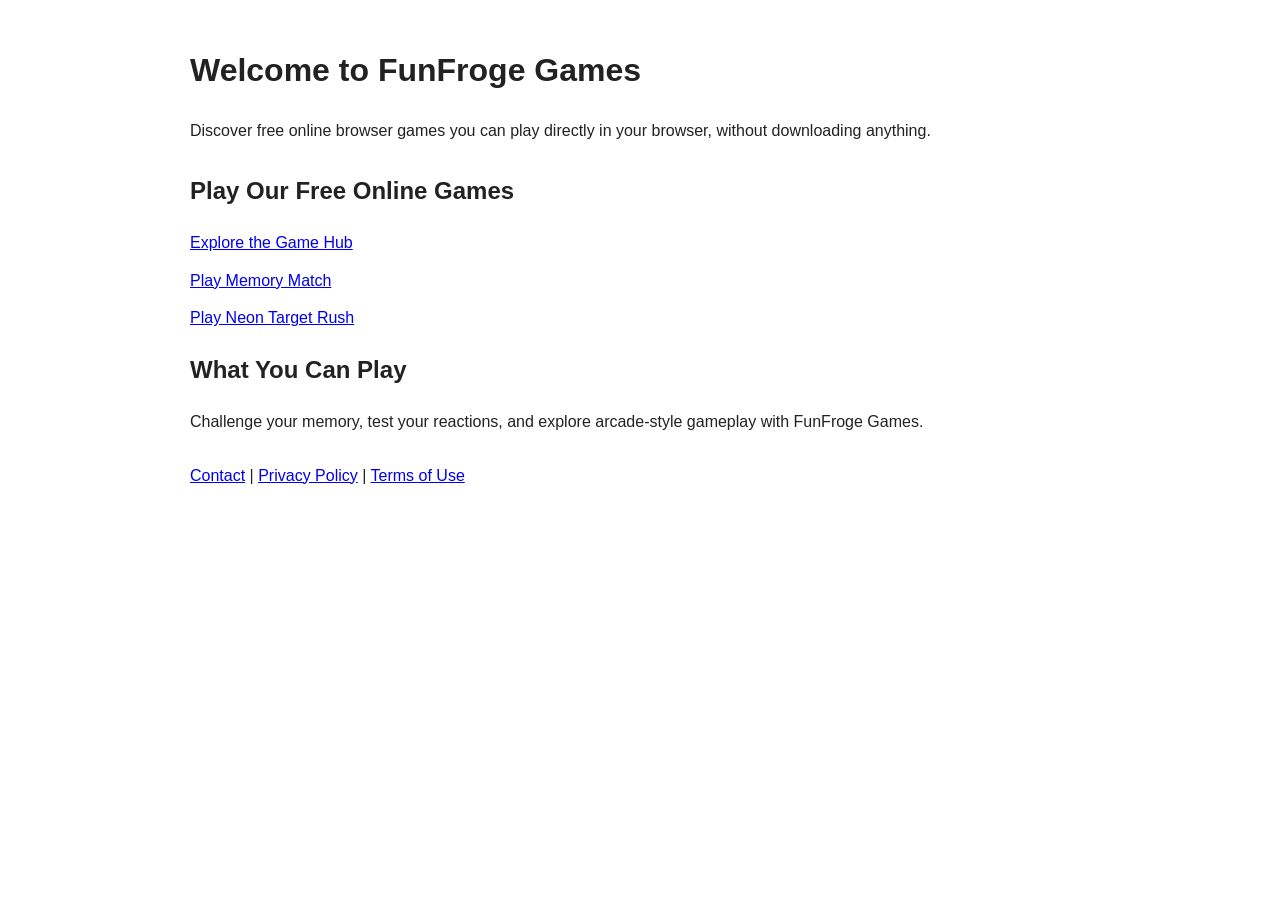
==== index.html @ e23b6633 "Improve homepage SEO and add game links" ====
<!doctype html>
<html lang="en">
<head>
  <meta charset="UTF-8">
  <meta name="viewport" content="width=device-width, initial-scale=1.0">
  <meta name="robots" content="index, follow">
  <meta name="google-site-verification" content="iga6OK8EvlN-212xRMoKIfvyMnZRNwwrxJqLpU9_YwQ">
  <title>FunFroge Games – Free Online Browser Games</title>
  <meta name="description" content="Play free online browser games at FunFroge Games. Explore memory games, arcade challenges, and more without downloading anything.">
  <link rel="canonical" href="https://trend630-afk.github.io/funfroge/">

  <meta property="og:type" content="website">
  <meta property="og:title" content="FunFroge Games – Free Online Browser Games">
  <meta property="og:description" content="Discover free browser games, test your memory, and take on arcade challenges at FunFroge Games.">
  <meta property="og:url" content="https://trend630-afk.github.io/funfroge/">

  <!-- Google Analytics -->
  <script async src="https://www.googletagmanager.com/gtag/js?id=G-54RHV9042V"></script>
  <script>
    window.dataLayer = window.dataLayer || [];
    function gtag(){dataLayer.push(arguments);}
    gtag('js', new Date());
    gtag('config', 'G-54RHV9042V');
  </script>

  <style>
    body {
      font-family: Arial, sans-serif;
      max-width: 900px;
      margin: 0 auto;
      padding: 24px;
      line-height: 1.6;
      color: #222;
    }
    header, main, footer { margin-bottom: 28px; }
    .games a { display: block; margin: 12px 0; }
  </style>
</head>
<body>
  <header>
    <h1>Welcome to FunFroge Games</h1>
    <p>Discover free online browser games you can play directly in your browser, without downloading anything.</p>
  </header>

  <main>
    <section>
      <h2>Play Our Free Online Games</h2>
      <div class="games">
        <a href="Game%20Hub/index.html">Explore the Game Hub</a>
        <a href="Memory%20Match/">Play Memory Match</a>
        <a href="Neon%20Target%20Rush/">Play Neon Target Rush</a>
      </div>
    </section>

    <section>
      <h2>What You Can Play</h2>
      <p>Challenge your memory, test your reactions, and explore arcade-style gameplay with FunFroge Games.</p>
    </section>
  </main>

  <footer>
    <a href="contact.html">Contact</a> |
    <a href="privacy.html">Privacy Policy</a> |
    <a href="terms.html">Terms of Use</a>
  </footer>
</body>
</html>
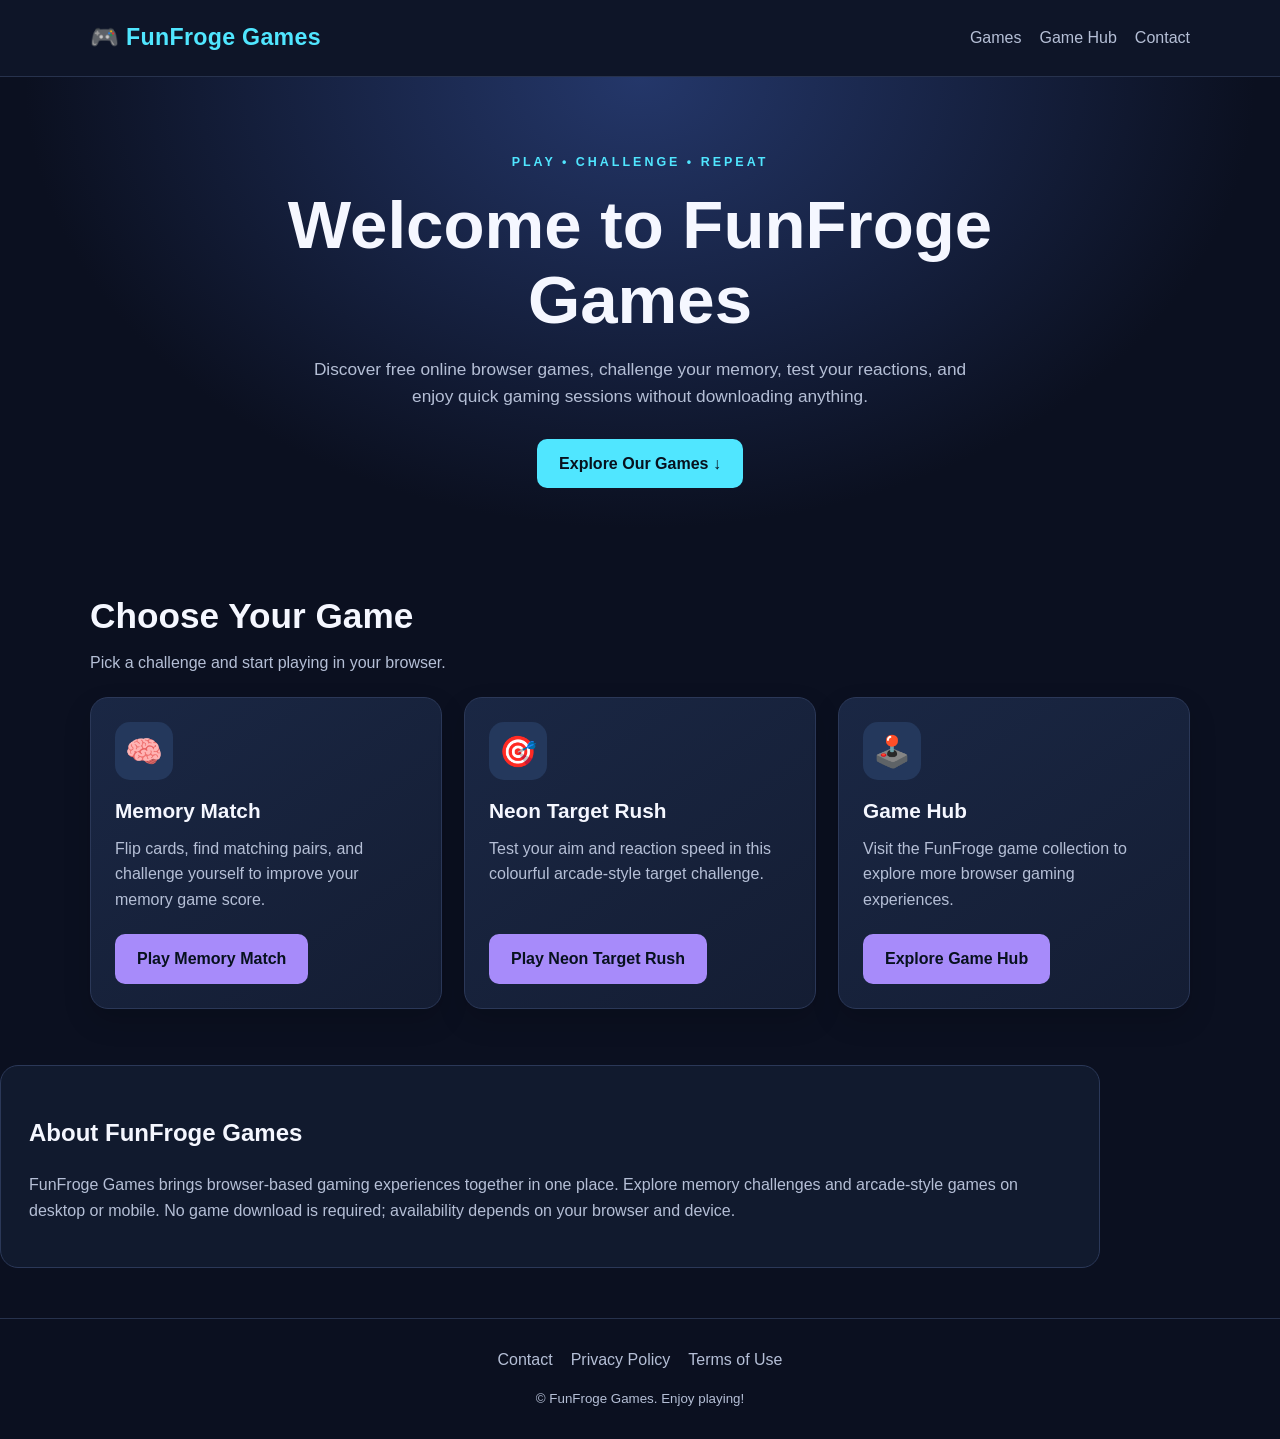
==== commit dd4e0993: "Upgrade FunFroge homepage design" ====
--- a/index.html
+++ b/index.html
@@ -6,13 +6,14 @@
   <meta name="viewport" content="width=device-width, initial-scale=1.0">
   <meta name="robots" content="index, follow">
   <meta name="google-site-verification" content="iga6OK8EvlN-212xRMoKIfvyMnZRNwwrxJqLpU9_YwQ">
+
   <title>FunFroge Games – Free Online Browser Games</title>
-  <meta name="description" content="Play free online browser games at FunFroge Games. Explore memory games, arcade challenges, and more without downloading anything.">
+  <meta name="description" content="Play free online browser games at FunFroge Games. Challenge your memory, test your reactions, and enjoy arcade games without downloads.">
   <link rel="canonical" href="https://trend630-afk.github.io/funfroge/">
 
   <meta property="og:type" content="website">
   <meta property="og:title" content="FunFroge Games – Free Online Browser Games">
-  <meta property="og:description" content="Discover free browser games, test your memory, and take on arcade challenges at FunFroge Games.">
+  <meta property="og:description" content="Play free memory and arcade games online at FunFroge Games. No downloads required.">
   <meta property="og:url" content="https://trend630-afk.github.io/funfroge/">
 
   <!-- Google Analytics -->
@@ -25,44 +26,285 @@
   </script>
 
   <style>
+    :root {
+      color-scheme: dark;
+      --bg: #0b1020;
+      --panel: #141d33;
+      --text: #f5f7ff;
+      --muted: #b5bfd6;
+      --cyan: #50e6ff;
+      --purple: #a78bfa;
+    }
+
+    * { box-sizing: border-box; }
+
+    html { scroll-behavior: smooth; }
+
     body {
-      font-family: Arial, sans-serif;
-      max-width: 900px;
+      margin: 0;
+      font-family: Arial, Helvetica, sans-serif;
+      background: var(--bg);
+      color: var(--text);
+      line-height: 1.6;
+    }
+
+    a { color: inherit; }
+
+    .container {
+      width: min(1100px, 92%);
       margin: 0 auto;
+    }
+
+    .topbar {
+      border-bottom: 1px solid #27324d;
+      background: #0e1528;
+    }
+
+    .nav {
+      min-height: 76px;
+      display: flex;
+      justify-content: space-between;
+      align-items: center;
+      gap: 20px;
+      flex-wrap: wrap;
+      padding: 14px 0;
+    }
+
+    .brand {
+      color: var(--cyan);
+      text-decoration: none;
+      font-size: 1.45rem;
+      font-weight: 800;
+      letter-spacing: .3px;
+    }
+
+    .nav-links {
+      display: flex;
+      flex-wrap: wrap;
+      gap: 18px;
+    }
+
+    .nav-links a {
+      color: var(--muted);
+      text-decoration: none;
+    }
+
+    .nav-links a:hover { color: var(--cyan); }
+
+    .hero {
+      padding: 76px 0 58px;
+      text-align: center;
+      background: radial-gradient(ellipse at top, #24376a 0%, var(--bg) 68%);
+    }
+
+    .eyebrow {
+      color: var(--cyan);
+      text-transform: uppercase;
+      letter-spacing: 3px;
+      font-size: .78rem;
+      font-weight: 700;
+    }
+
+    h1 {
+      max-width: 850px;
+      margin: 14px auto;
+      font-size: clamp(2.2rem, 6vw, 4.2rem);
+      line-height: 1.12;
+    }
+
+    .hero p {
+      max-width: 680px;
+      margin: 18px auto 28px;
+      color: var(--muted);
+      font-size: 1.08rem;
+    }
+
+    .button {
+      display: inline-block;
+      padding: 12px 22px;
+      border-radius: 10px;
+      background: var(--cyan);
+      color: #07111e;
+      font-weight: 800;
+      text-decoration: none;
+      transition: transform .15s ease, filter .15s ease;
+    }
+
+    .button:hover {
+      transform: translateY(-2px);
+      filter: brightness(1.08);
+    }
+
+    .section { padding: 42px 0; }
+
+    .section-heading {
+      margin-bottom: 22px;
+    }
+
+    .section-heading h2 {
+      margin: 0 0 5px;
+      font-size: clamp(1.6rem, 3vw, 2.2rem);
+    }
+
+    .section-heading p {
+      margin: 0;
+      color: var(--muted);
+    }
+
+    .games-grid {
+      display: grid;
+      grid-template-columns: repeat(auto-fit, minmax(min(100%, 280px), 1fr));
+      gap: 22px;
+    }
+
+    .game-card {
+      display: flex;
+      flex-direction: column;
+      align-items: flex-start;
+      min-height: 250px;
       padding: 24px;
-      line-height: 1.6;
-      color: #222;
-    }
-    header, main, footer { margin-bottom: 28px; }
-    .games a { display: block; margin: 12px 0; }
+      border: 1px solid #2b3858;
+      border-radius: 18px;
+      background: linear-gradient(145deg, #1a2744, var(--panel));
+      box-shadow: 0 12px 28px rgba(0, 0, 0, .16);
+    }
+
+    .game-icon {
+      display: grid;
+      place-items: center;
+      width: 58px;
+      height: 58px;
+      margin-bottom: 14px;
+      border-radius: 15px;
+      background: #24385c;
+      font-size: 1.9rem;
+    }
+
+    .game-card h3 {
+      margin: 0 0 8px;
+      font-size: 1.3rem;
+    }
+
+    .game-card p {
+      flex: 1;
+      margin: 0 0 22px;
+      color: var(--muted);
+    }
+
+    .game-card .button {
+      background: var(--purple);
+    }
+
+    .about {
+      margin: 14px 0 50px;
+      padding: 28px;
+      border: 1px solid #2b3858;
+      border-radius: 18px;
+      background: #111a2e;
+    }
+
+    .about p { color: var(--muted); }
+
+    footer {
+      border-top: 1px solid #27324d;
+      padding: 28px 0;
+      color: var(--muted);
+      text-align: center;
+    }
+
+    .footer-links {
+      display: flex;
+      justify-content: center;
+      flex-wrap: wrap;
+      gap: 18px;
+      margin-bottom: 12px;
+    }
+
+    .footer-links a { text-decoration: none; }
+    .footer-links a:hover { color: var(--cyan); }
+
+    @media (max-width: 600px) {
+      .nav { justify-content: center; }
+      .hero { padding: 54px 0 42px; }
+      .game-card { min-height: 220px; }
+    }
+
+    @media (prefers-reduced-motion: reduce) {
+      html { scroll-behavior: auto; }
+      *, *::before, *::after {
+        transition-duration: .01ms !important;
+      }
+    }
   </style>
 </head>
+
 <body>
-  <header>
-    <h1>Welcome to FunFroge Games</h1>
-    <p>Discover free online browser games you can play directly in your browser, without downloading anything.</p>
+  <header class="topbar">
+    <nav class="container nav" aria-label="Main navigation">
+      <a class="brand" href="./">🎮 FunFroge Games</a>
+      <div class="nav-links">
+        <a href="#games">Games</a>
+        <a href="Game%20Hub/index.html">Game Hub</a>
+        <a href="contact.html">Contact</a>
+      </div>
+    </nav>
   </header>
 
   <main>
-    <section>
-      <h2>Play Our Free Online Games</h2>
-      <div class="games">
-        <a href="Game%20Hub/index.html">Explore the Game Hub</a>
-        <a href="Memory%20Match/">Play Memory Match</a>
-        <a href="Neon%20Target%20Rush/">Play Neon Target Rush</a>
+    <section class="hero">
+      <div class="container">
+        <div class="eyebrow">Play • Challenge • Repeat</div>
+        <h1>Welcome to FunFroge Games</h1>
+        <p>Discover free online browser games, challenge your memory, test your reactions, and enjoy quick gaming sessions without downloading anything.</p>
+        <a class="button" href="#games">Explore Our Games ↓</a>
       </div>
     </section>
 
-    <section>
-      <h2>What You Can Play</h2>
-      <p>Challenge your memory, test your reactions, and explore arcade-style gameplay with FunFroge Games.</p>
+    <section class="section container" id="games">
+      <div class="section-heading">
+        <h2>Choose Your Game</h2>
+        <p>Pick a challenge and start playing in your browser.</p>
+      </div>
+
+      <div class="games-grid">
+        <article class="game-card">
+          <div class="game-icon" aria-hidden="true">🧠</div>
+          <h3>Memory Match</h3>
+          <p>Flip cards, find matching pairs, and challenge yourself to improve your memory game score.</p>
+          <a class="button" href="Memory%20Match/">Play Memory Match</a>
+        </article>
+
+        <article class="game-card">
+          <div class="game-icon" aria-hidden="true">🎯</div>
+          <h3>Neon Target Rush</h3>
+          <p>Test your aim and reaction speed in this colourful arcade-style target challenge.</p>
+          <a class="button" href="Neon%20Target%20Rush/">Play Neon Target Rush</a>
+        </article>
+
+        <article class="game-card">
+          <div class="game-icon" aria-hidden="true">🕹️</div>
+          <h3>Game Hub</h3>
+          <p>Visit the FunFroge game collection to explore more browser gaming experiences.</p>
+          <a class="button" href="Game%20Hub/index.html">Explore Game Hub</a>
+        </article>
+      </div>
+    </section>
+
+    <section class="container about">
+      <h2>About FunFroge Games</h2>
+      <p>FunFroge Games brings browser-based gaming experiences together in one place. Explore memory challenges and arcade-style games on desktop or mobile. No game download is required; availability depends on your browser and device.</p>
     </section>
   </main>
 
   <footer>
-    <a href="contact.html">Contact</a> |
-    <a href="privacy.html">Privacy Policy</a> |
-    <a href="terms.html">Terms of Use</a>
+    <div class="container">
+      <nav class="footer-links" aria-label="Footer navigation">
+        <a href="contact.html">Contact</a>
+        <a href="privacy.html">Privacy Policy</a>
+        <a href="terms.html">Terms of Use</a>
+      </nav>
+      <small>© FunFroge Games. Enjoy playing!</small>
+    </div>
   </footer>
 </body>
 </html>
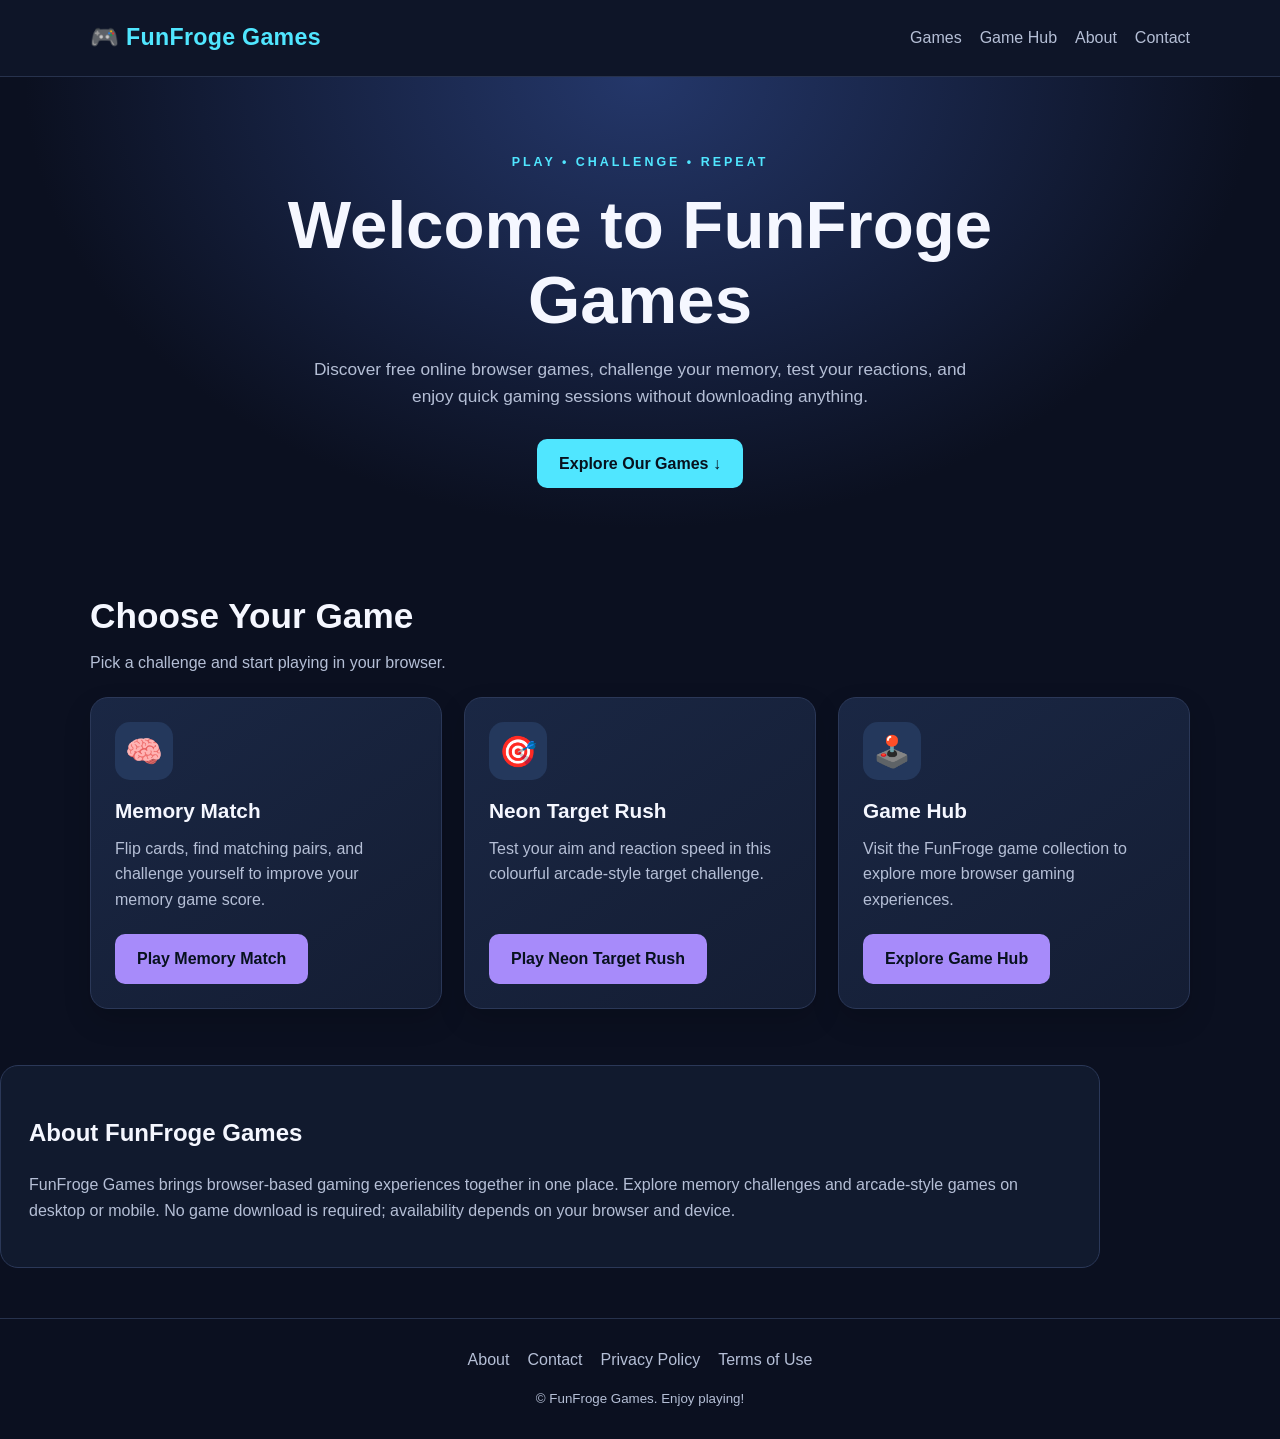
==== commit 9137151e: "Add professional About page" ====
--- a/index.html
+++ b/index.html
@@ -236,6 +236,7 @@
       }
     }
   </style>
+<link rel="icon" type="image/svg+xml" href="favicon.svg">
 </head>
 
 <body>
@@ -245,7 +246,8 @@
       <div class="nav-links">
         <a href="#games">Games</a>
         <a href="Game%20Hub/index.html">Game Hub</a>
-        <a href="contact.html">Contact</a>
+        <a href="Game%20Hub/about.html">About</a>
+<a href="Game%20Hub/contact.html">Contact</a>
       </div>
     </nav>
   </header>
@@ -299,9 +301,12 @@
   <footer>
     <div class="container">
       <nav class="footer-links" aria-label="Footer navigation">
-        <a href="contact.html">Contact</a>
-        <a href="privacy.html">Privacy Policy</a>
-        <a href="terms.html">Terms of Use</a>
+       
+<a href="Game%20Hub/about.html">About</a>
+<a href="Game%20Hub/contact.html">Contact</a>
+<a href="Game%20Hub/privacy.html">Privacy Policy</a>
+<a href="Game%20Hub/terms.html">Terms of Use</a>
+
       </nav>
       <small>© FunFroge Games. Enjoy playing!</small>
     </div>
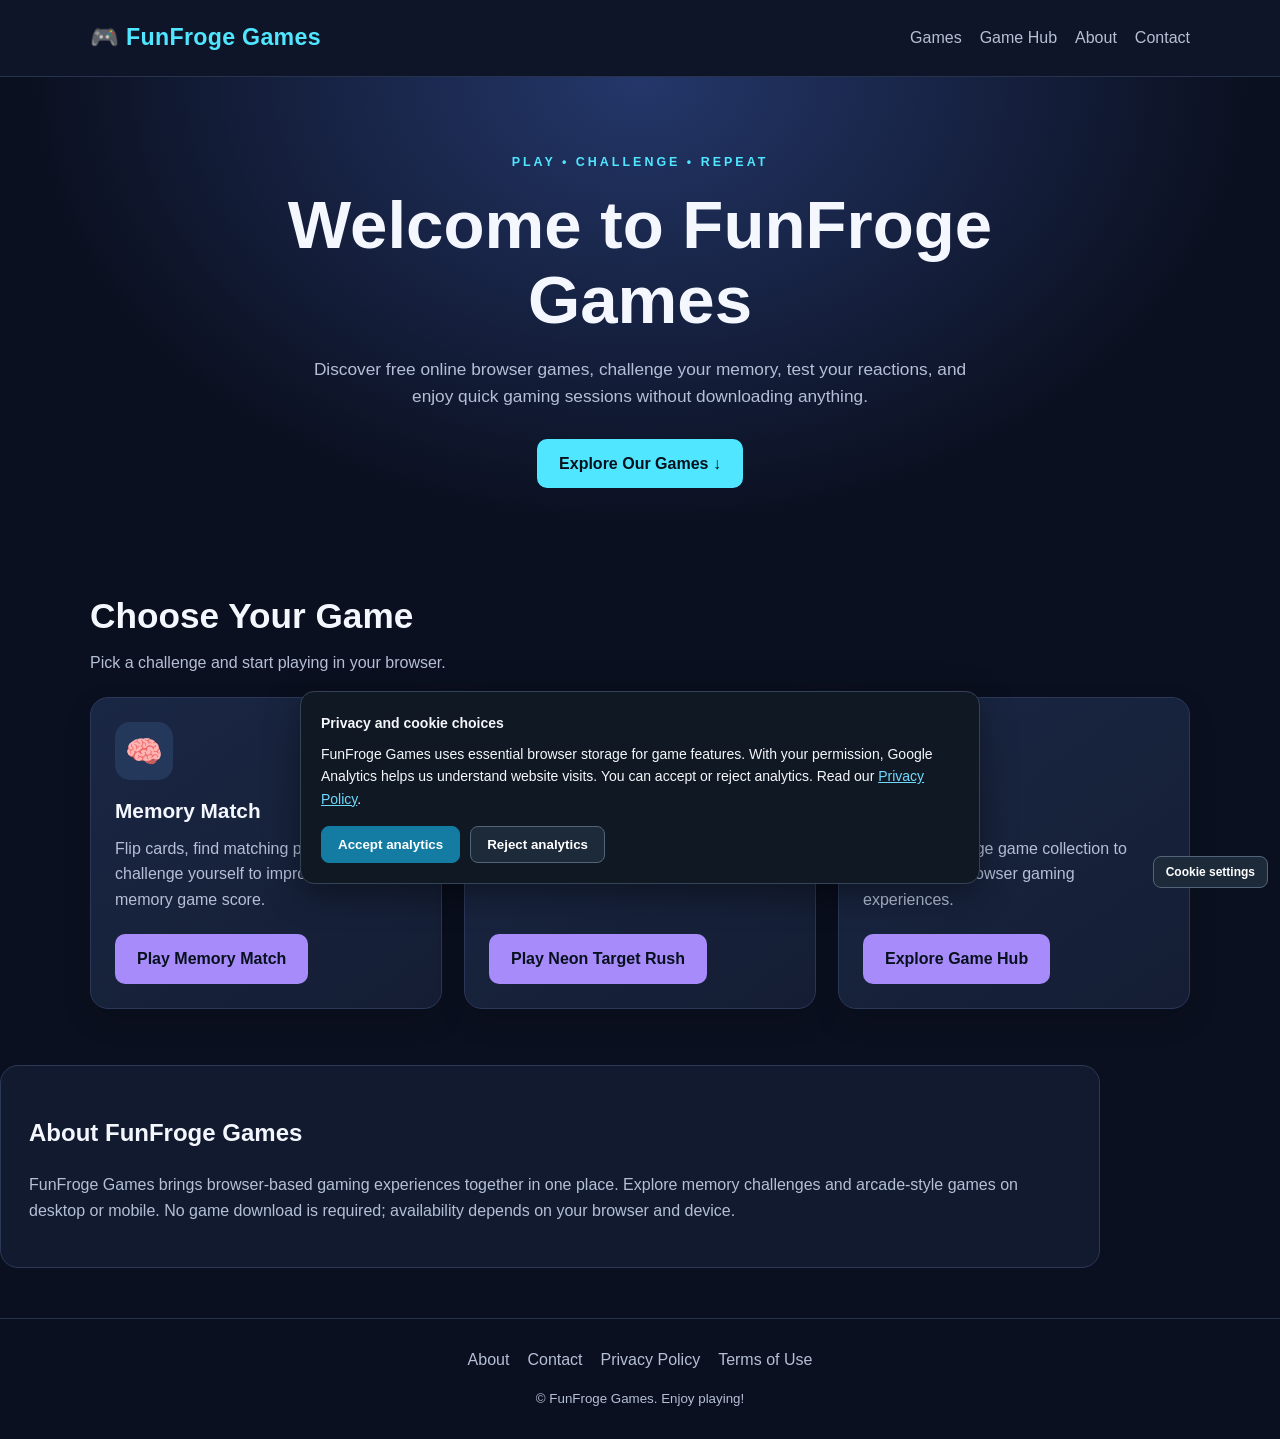
==== commit 4481afa0: "Add shared cookie consent and analytics controls" ====
--- a/index.html
+++ b/index.html
@@ -16,15 +16,7 @@
   <meta property="og:description" content="Play free memory and arcade games online at FunFroge Games. No downloads required.">
   <meta property="og:url" content="https://trend630-afk.github.io/funfroge/">
 
-  <!-- Google Analytics -->
-  <script async src="https://www.googletagmanager.com/gtag/js?id=G-54RHV9042V"></script>
-  <script>
-    window.dataLayer = window.dataLayer || [];
-    function gtag(){dataLayer.push(arguments);}
-    gtag('js', new Date());
-    gtag('config', 'G-54RHV9042V');
-  </script>
-
+  <script src="cookie-consent.js" defer></script>
   <style>
     :root {
       color-scheme: dark;
@@ -246,7 +238,7 @@
       <div class="nav-links">
         <a href="#games">Games</a>
         <a href="Game%20Hub/index.html">Game Hub</a>
-        <a href="Game%20Hub/about.html">About</a>
+        <a href="Game%20Hub/about.html">About</a>
 <a href="Game%20Hub/contact.html">Contact</a>
       </div>
     </nav>
@@ -302,7 +294,7 @@
     <div class="container">
       <nav class="footer-links" aria-label="Footer navigation">
        
-<a href="Game%20Hub/about.html">About</a>
+<a href="Game%20Hub/about.html">About</a>
 <a href="Game%20Hub/contact.html">Contact</a>
 <a href="Game%20Hub/privacy.html">Privacy Policy</a>
 <a href="Game%20Hub/terms.html">Terms of Use</a>
